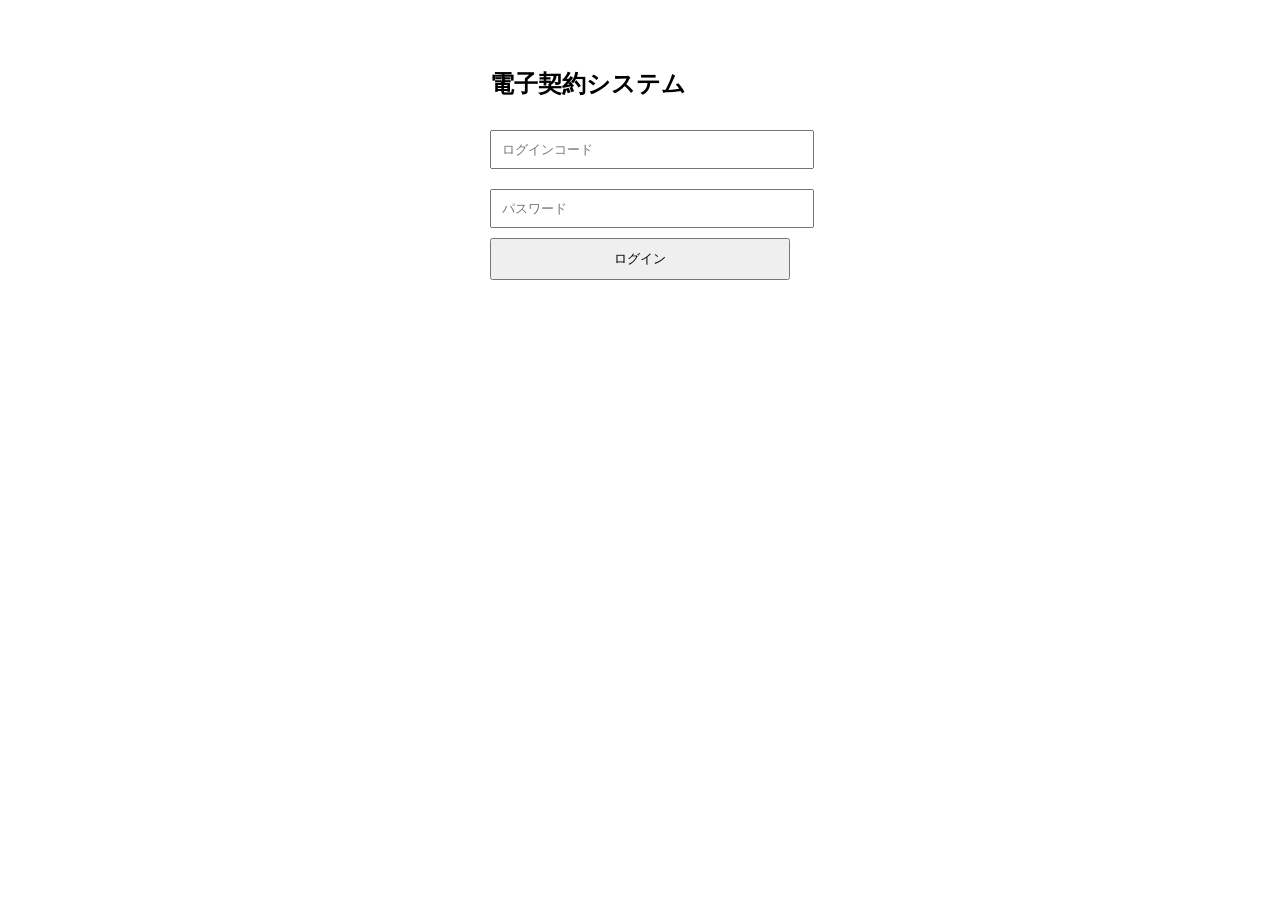
==== index.html @ a7861c80 "Add files via upload" ====
<!DOCTYPE html>
<html lang="ja">
<head>
    <meta charset="UTF-8">
    <title>電子契約システム - ログイン</title>
    <style>
        body { font-family: sans-serif; padding: 40px; }
        .box { width: 300px; margin: auto; }
        input { width: 100%; padding: 10px; margin: 10px 0; }
        button { width: 100%; padding: 10px; }
        .error { color: red; }
    </style>
</head>
<body>

<div class="box">
    <h2>電子契約システム</h2>

    <input id="loginCode" placeholder="ログインコード">
    <input id="password" type="password" placeholder="パスワード">

    <div id="error" class="error"></div>

    <button onclick="login()">ログイン</button>
</div>

<script>
function login() {
    const code = document.getElementById("loginCode").value;
    const pass = document.getElementById("password").value;

    if (code === "Joshin2012" && pass === "J.shio0106") {
        window.location.href = "admin.html";
    } else {
        document.getElementById("error").innerText = "ログインコードまたはパスワードが違います。";
    }
}
</script>

</body>
</html>
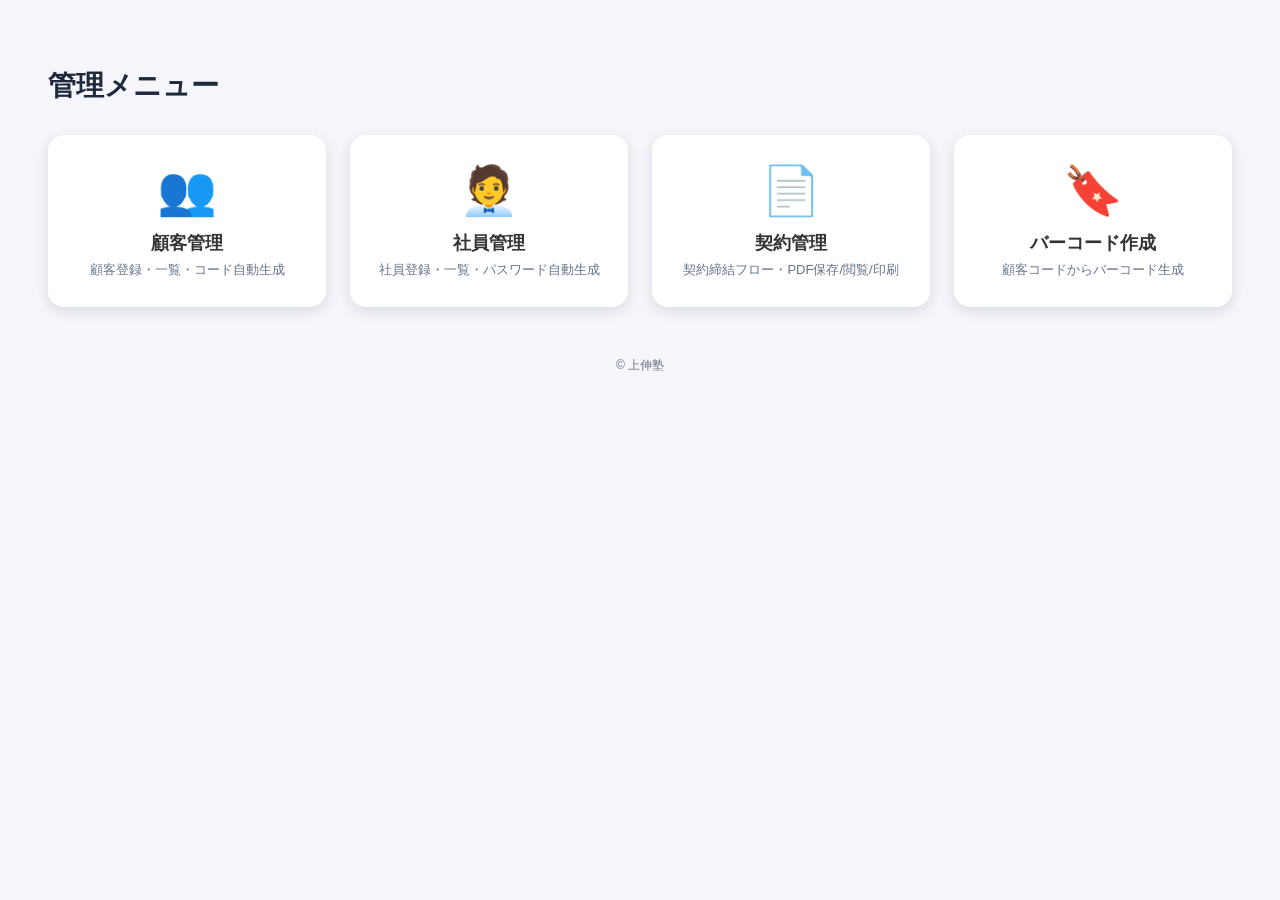
==== commit 9ec67ea3: "Update index.html" ====
--- a/index.html
+++ b/index.html
@@ -2,40 +2,102 @@
 <html lang="ja">
 <head>
     <meta charset="UTF-8">
-    <title>電子契約システム - ログイン</title>
+    <title>管理メニュー</title>
     <style>
-        body { font-family: sans-serif; padding: 40px; }
-        .box { width: 300px; margin: auto; }
-        input { width: 100%; padding: 10px; margin: 10px 0; }
-        button { width: 100%; padding: 10px; }
-        .error { color: red; }
+        body {
+            font-family: "Segoe UI", sans-serif;
+            background: #f4f6fb;
+            padding: 40px;
+            color: #333;
+        }
+
+        h1 {
+            font-size: 28px;
+            font-weight: 700;
+            margin-bottom: 30px;
+            color: #1e293b;
+        }
+
+        .menu-grid {
+            display: grid;
+            grid-template-columns: repeat(auto-fit, minmax(240px, 1fr));
+            gap: 24px;
+        }
+
+        .menu-card {
+            background: white;
+            padding: 28px;
+            border-radius: 16px;
+            box-shadow: 0 4px 14px rgba(15, 23, 42, 0.12);
+            text-align: center;
+            cursor: pointer;
+            transition: 0.2s;
+        }
+
+        .menu-card:hover {
+            transform: translateY(-4px);
+            box-shadow: 0 8px 20px rgba(15, 23, 42, 0.18);
+        }
+
+        .menu-icon {
+            font-size: 48px;
+            margin-bottom: 12px;
+        }
+
+        .menu-title {
+            font-size: 18px;
+            font-weight: 600;
+            margin-bottom: 6px;
+        }
+
+        .menu-desc {
+            font-size: 13px;
+            color: #64748b;
+        }
+
+        .footer {
+            margin-top: 50px;
+            text-align: center;
+            font-size: 12px;
+            color: #6b7280;
+        }
     </style>
 </head>
 <body>
 
-<div class="box">
-    <h2>電子契約システム</h2>
+<h1>管理メニュー</h1>
 
-    <input id="loginCode" placeholder="ログインコード">
-    <input id="password" type="password" placeholder="パスワード">
+<div class="menu-grid">
 
-    <div id="error" class="error"></div>
+    <div class="menu-card" onclick="location.href='customers.html'">
+        <div class="menu-icon">👥</div>
+        <div class="menu-title">顧客管理</div>
+        <div class="menu-desc">顧客登録・一覧・コード自動生成</div>
+    </div>
 
-    <button onclick="login()">ログイン</button>
+    <div class="menu-card" onclick="location.href='employees.html'">
+        <div class="menu-icon">🧑‍💼</div>
+        <div class="menu-title">社員管理</div>
+        <div class="menu-desc">社員登録・一覧・パスワード自動生成</div>
+    </div>
+
+    <div class="menu-card" onclick="location.href='contracts.html'">
+        <div class="menu-icon">📄</div>
+        <div class="menu-title">契約管理</div>
+        <div class="menu-desc">契約締結フロー・PDF保存/閲覧/印刷</div>
+    </div>
+
+    <div class="menu-card" onclick="location.href='barcode.html'">
+        <div class="menu-icon">🔖</div>
+        <div class="menu-title">バーコード作成</div>
+        <div class="menu-desc">顧客コードからバーコード生成</div>
+    </div>
+
 </div>
 
-<script>
-function login() {
-    const code = document.getElementById("loginCode").value;
-    const pass = document.getElementById("password").value;
-
-    if (code === "Joshin2012" && pass === "J.shio0106") {
-        window.location.href = "admin.html";
-    } else {
-        document.getElementById("error").innerText = "ログインコードまたはパスワードが違います。";
-    }
-}
-</script>
+<div class="footer">
+    © 上伸塾
+</div>
 
 </body>
 </html>
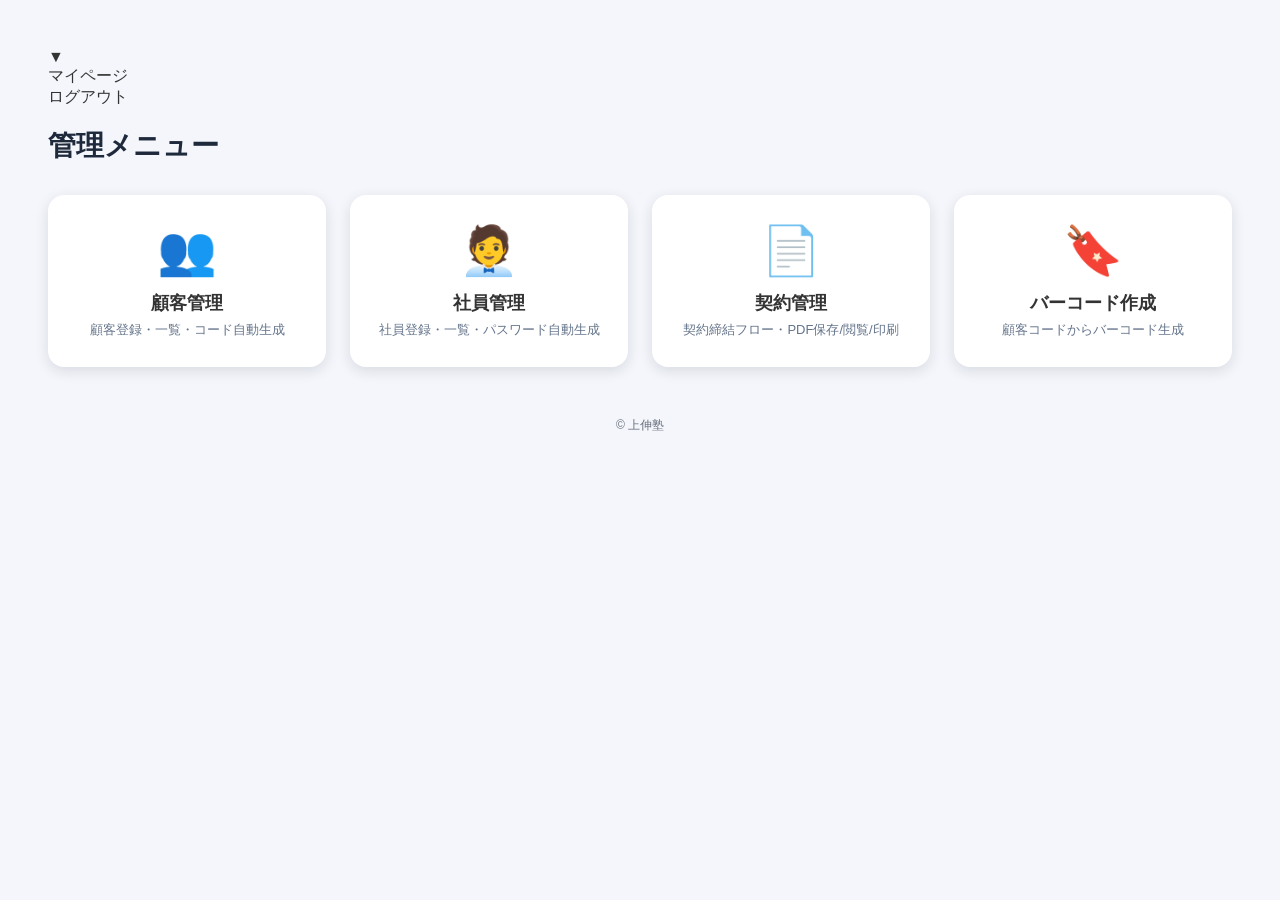
==== commit 4d665cfa: "Update index.html" ====
--- a/index.html
+++ b/index.html
@@ -64,6 +64,17 @@
     </style>
 </head>
 <body>
+    <div class="topbar">
+    <div class="user-menu" onclick="toggleUserMenu()">
+        <span id="userNameDisplay"></span> ▼
+    </div>
+
+    <div class="user-dropdown" id="userDropdown">
+        <div onclick="location.href='mypage.html'">マイページ</div>
+        <div onclick="logout()">ログアウト</div>
+    </div>
+</div>
+
 
 <h1>管理メニュー</h1>
 
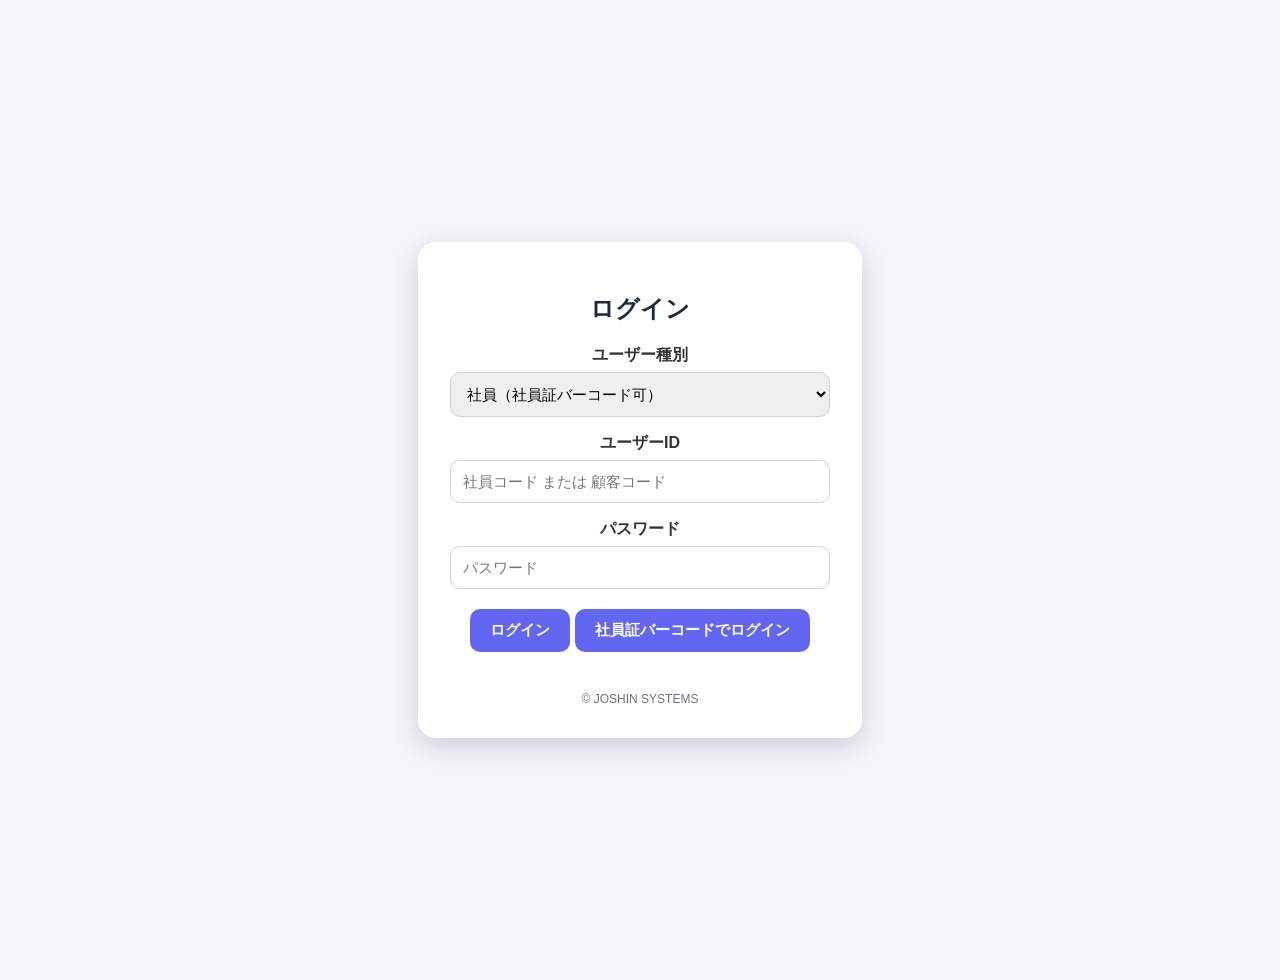
==== commit d6bc72f8: "Update index.html" ====
--- a/index.html
+++ b/index.html
@@ -2,28 +2,14 @@
 <html lang="ja">
 <head>
     <meta charset="UTF-8">
-    <title>管理メニュー</title>
+    <title>メニュー</title>
+    <link rel="stylesheet" href="common.css">
     <style>
-        body {
-            font-family: "Segoe UI", sans-serif;
-            background: #f4f6fb;
-            padding: 40px;
-            color: #333;
-        }
-
-        h1 {
-            font-size: 28px;
-            font-weight: 700;
-            margin-bottom: 30px;
-            color: #1e293b;
-        }
-
         .menu-grid {
             display: grid;
             grid-template-columns: repeat(auto-fit, minmax(240px, 1fr));
             gap: 24px;
         }
-
         .menu-card {
             background: white;
             padding: 28px;
@@ -33,82 +19,73 @@
             cursor: pointer;
             transition: 0.2s;
         }
-
         .menu-card:hover {
             transform: translateY(-4px);
             box-shadow: 0 8px 20px rgba(15, 23, 42, 0.18);
         }
-
         .menu-icon {
             font-size: 48px;
             margin-bottom: 12px;
         }
-
         .menu-title {
             font-size: 18px;
             font-weight: 600;
             margin-bottom: 6px;
         }
-
         .menu-desc {
             font-size: 13px;
             color: #64748b;
         }
-
-        .footer {
-            margin-top: 50px;
-            text-align: center;
-            font-size: 12px;
-            color: #6b7280;
+        .welcome {
+            font-size: 14px;
+            color: #475569;
+            margin-bottom: 20px;
         }
     </style>
 </head>
 <body>
-    <div class="topbar">
-    <div class="user-menu" onclick="toggleUserMenu()">
-        <span id="userNameDisplay"></span> ▼
-    </div>
 
-    <div class="user-dropdown" id="userDropdown">
-        <div onclick="location.href='mypage.html'">マイページ</div>
-        <div onclick="logout()">ログアウト</div>
-    </div>
-</div>
+<div id="common-header"></div>
+<script>
+fetch("common-header.html").then(r=>r.text()).then(h=>document.getElementById("common-header").innerHTML=h);
+</script>
 
+<h1>メニュー</h1>
+<div class="welcome" id="welcomeText"></div>
 
-<h1>管理メニュー</h1>
+<div class="menu-grid" id="menuArea"></div>
 
-<div class="menu-grid">
+<div class="footer">© JOSHIN SYSTEMS</div>
 
-    <div class="menu-card" onclick="location.href='customers.html'">
-        <div class="menu-icon">👥</div>
-        <div class="menu-title">顧客管理</div>
-        <div class="menu-desc">顧客登録・一覧・コード自動生成</div>
-    </div>
+<script src="common.js"></script>
+<script>
+const menuArea = document.getElementById("menuArea");
+document.getElementById("welcomeText").textContent =
+    `${loginUser.name} としてログイン中`;
 
-    <div class="menu-card" onclick="location.href='employees.html'">
-        <div class="menu-icon">🧑‍💼</div>
-        <div class="menu-title">社員管理</div>
-        <div class="menu-desc">社員登録・一覧・パスワード自動生成</div>
-    </div>
+function addMenu(icon, title, desc, link) {
+    const card = document.createElement("div");
+    card.className = "menu-card";
+    card.onclick = () => location.href = link;
+    card.innerHTML = `
+        <div class="menu-icon">${icon}</div>
+        <div class="menu-title">${title}</div>
+        <div class="menu-desc">${desc}</div>
+    `;
+    menuArea.appendChild(card);
+}
 
-    <div class="menu-card" onclick="location.href='contracts.html'">
-        <div class="menu-icon">📄</div>
-        <div class="menu-title">契約管理</div>
-        <div class="menu-desc">契約締結フロー・PDF保存/閲覧/印刷</div>
-    </div>
+if (loginUser.type === "employee") {
+    addMenu("👥", "顧客管理", "顧客登録・情報通知書発行", "customers.html");
+    addMenu("🧑‍💼", "社員管理", "社員登録・社員証バーコード", "employees.html");
+    addMenu("📄", "契約管理", "新規契約登録・契約一覧", "contracts.html");
+    addMenu("🔖", "バーコード作成", "各種バーコード生成", "barcode.html");
+}
 
-    <div class="menu-card" onclick="location.href='barcode.html'">
-        <div class="menu-icon">🔖</div>
-        <div class="menu-title">バーコード作成</div>
-        <div class="menu-desc">顧客コードからバーコード生成</div>
-    </div>
-
-</div>
-
-<div class="footer">
-    © 上伸塾
-</div>
-
+if (loginUser.type === "customer") {
+    addMenu("📄", "契約一覧", "自分の契約を確認・PDF閲覧", "mypage.html");
+    addMenu("➕", "新規契約", "契約書バーコード/番号で契約登録", "contracts.html");
+}
+</script>
 </body>
 </html>
--- a/common.css
+++ b/common.css
@@ -0,0 +1,138 @@
+body {
+    font-family: "Segoe UI", sans-serif;
+    background: #f4f6fb;
+    padding: 40px;
+    color: #333;
+    margin: 0;
+}
+
+h1, h2, h3 {
+    font-weight: 700;
+    margin-bottom: 20px;
+    color: #1e293b;
+}
+
+.card {
+    background: white;
+    padding: 28px;
+    border-radius: 16px;
+    box-shadow: 0 4px 14px rgba(15,23,42,0.12);
+    max-width: 900px;
+    margin-bottom: 30px;
+}
+
+label {
+    font-weight: 600;
+    display: block;
+    margin-top: 16px;
+}
+
+input, select {
+    width: 100%;
+    padding: 12px;
+    margin-top: 6px;
+    border-radius: 10px;
+    border: 1px solid #cbd5e1;
+    font-size: 15px;
+    box-sizing: border-box;
+}
+
+input:focus, select:focus {
+    outline: 2px solid #6366f1;
+    border-color: #6366f1;
+}
+
+button {
+    padding: 12px 20px;
+    background: #6366f1;
+    color: white;
+    border: none;
+    border-radius: 10px;
+    font-size: 15px;
+    font-weight: 700;
+    cursor: pointer;
+    margin-top: 20px;
+}
+
+button:hover {
+    background: #4f46e5;
+}
+
+.btn-secondary {
+    background: #e5e7eb;
+    color: #111827;
+}
+
+.btn-secondary:hover {
+    background: #d1d5db;
+}
+
+table {
+    width: 100%;
+    border-collapse: collapse;
+    margin-top: 16px;
+    background: white;
+    border-radius: 12px;
+    overflow: hidden;
+}
+
+th {
+    background: #111827;
+    color: white;
+    padding: 10px;
+    font-size: 13px;
+}
+
+td {
+    padding: 10px;
+    border-bottom: 1px solid #e5e7eb;
+    font-size: 13px;
+}
+
+tr:nth-child(even) {
+    background: #f9fafb;
+}
+
+.topbar {
+    width: 100%;
+    display: flex;
+    justify-content: flex-end;
+    margin-bottom: 20px;
+}
+
+.user-menu {
+    background: #ffffff;
+    padding: 10px 16px;
+    border-radius: 999px;
+    box-shadow: 0 2px 8px rgba(0,0,0,0.15);
+    cursor: pointer;
+    font-weight: 600;
+}
+
+.user-dropdown {
+    position: absolute;
+    right: 40px;
+    top: 60px;
+    background: white;
+    border-radius: 12px;
+    box-shadow: 0 4px 14px rgba(0,0,0,0.15);
+    display: none;
+    overflow: hidden;
+}
+
+.user-dropdown div {
+    padding: 12px 20px;
+    cursor: pointer;
+    font-size: 14px;
+}
+
+.user-dropdown div:hover {
+    background: #f1f5f9;
+}
+
+.footer {
+    margin-top: 40px;
+    text-align: center;
+    font-size: 12px;
+    color: #6b7280;
+}
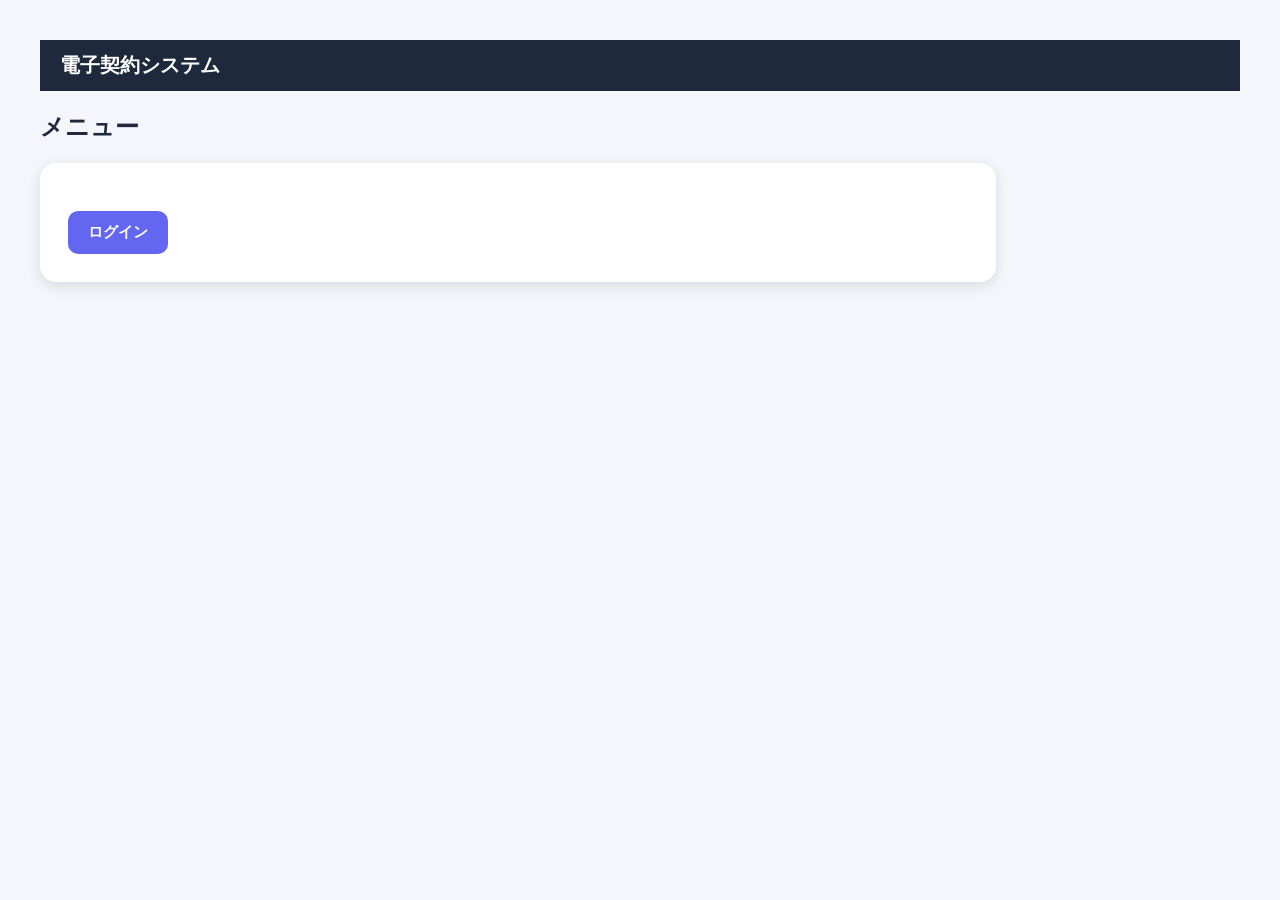
==== commit 419bbe93: "Update index.html" ====
--- a/index.html
+++ b/index.html
@@ -2,46 +2,8 @@
 <html lang="ja">
 <head>
     <meta charset="UTF-8">
-    <title>メニュー</title>
+    <title>電子契約システム</title>
     <link rel="stylesheet" href="common.css">
-    <style>
-        .menu-grid {
-            display: grid;
-            grid-template-columns: repeat(auto-fit, minmax(240px, 1fr));
-            gap: 24px;
-        }
-        .menu-card {
-            background: white;
-            padding: 28px;
-            border-radius: 16px;
-            box-shadow: 0 4px 14px rgba(15, 23, 42, 0.12);
-            text-align: center;
-            cursor: pointer;
-            transition: 0.2s;
-        }
-        .menu-card:hover {
-            transform: translateY(-4px);
-            box-shadow: 0 8px 20px rgba(15, 23, 42, 0.18);
-        }
-        .menu-icon {
-            font-size: 48px;
-            margin-bottom: 12px;
-        }
-        .menu-title {
-            font-size: 18px;
-            font-weight: 600;
-            margin-bottom: 6px;
-        }
-        .menu-desc {
-            font-size: 13px;
-            color: #64748b;
-        }
-        .welcome {
-            font-size: 14px;
-            color: #475569;
-            margin-bottom: 20px;
-        }
-    </style>
 </head>
 <body>
 
@@ -50,42 +12,11 @@
 fetch("common-header.html").then(r=>r.text()).then(h=>document.getElementById("common-header").innerHTML=h);
 </script>
 
-<h1>メニュー</h1>
-<div class="welcome" id="welcomeText"></div>
+<h2>メニュー</h2>
 
-<div class="menu-grid" id="menuArea"></div>
+<div class="card">
+    <button onclick="location.href='login.html'">ログイン</button>
+</div>
 
-<div class="footer">© JOSHIN SYSTEMS</div>
-
-<script src="common.js"></script>
-<script>
-const menuArea = document.getElementById("menuArea");
-document.getElementById("welcomeText").textContent =
-    `${loginUser.name} としてログイン中`;
-
-function addMenu(icon, title, desc, link) {
-    const card = document.createElement("div");
-    card.className = "menu-card";
-    card.onclick = () => location.href = link;
-    card.innerHTML = `
-        <div class="menu-icon">${icon}</div>
-        <div class="menu-title">${title}</div>
-        <div class="menu-desc">${desc}</div>
-    `;
-    menuArea.appendChild(card);
-}
-
-if (loginUser.type === "employee") {
-    addMenu("👥", "顧客管理", "顧客登録・情報通知書発行", "customers.html");
-    addMenu("🧑‍💼", "社員管理", "社員登録・社員証バーコード", "employees.html");
-    addMenu("📄", "契約管理", "新規契約登録・契約一覧", "contracts.html");
-    addMenu("🔖", "バーコード作成", "各種バーコード生成", "barcode.html");
-}
-
-if (loginUser.type === "customer") {
-    addMenu("📄", "契約一覧", "自分の契約を確認・PDF閲覧", "mypage.html");
-    addMenu("➕", "新規契約", "契約書バーコード/番号で契約登録", "contracts.html");
-}
-</script>
 </body>
 </html>
